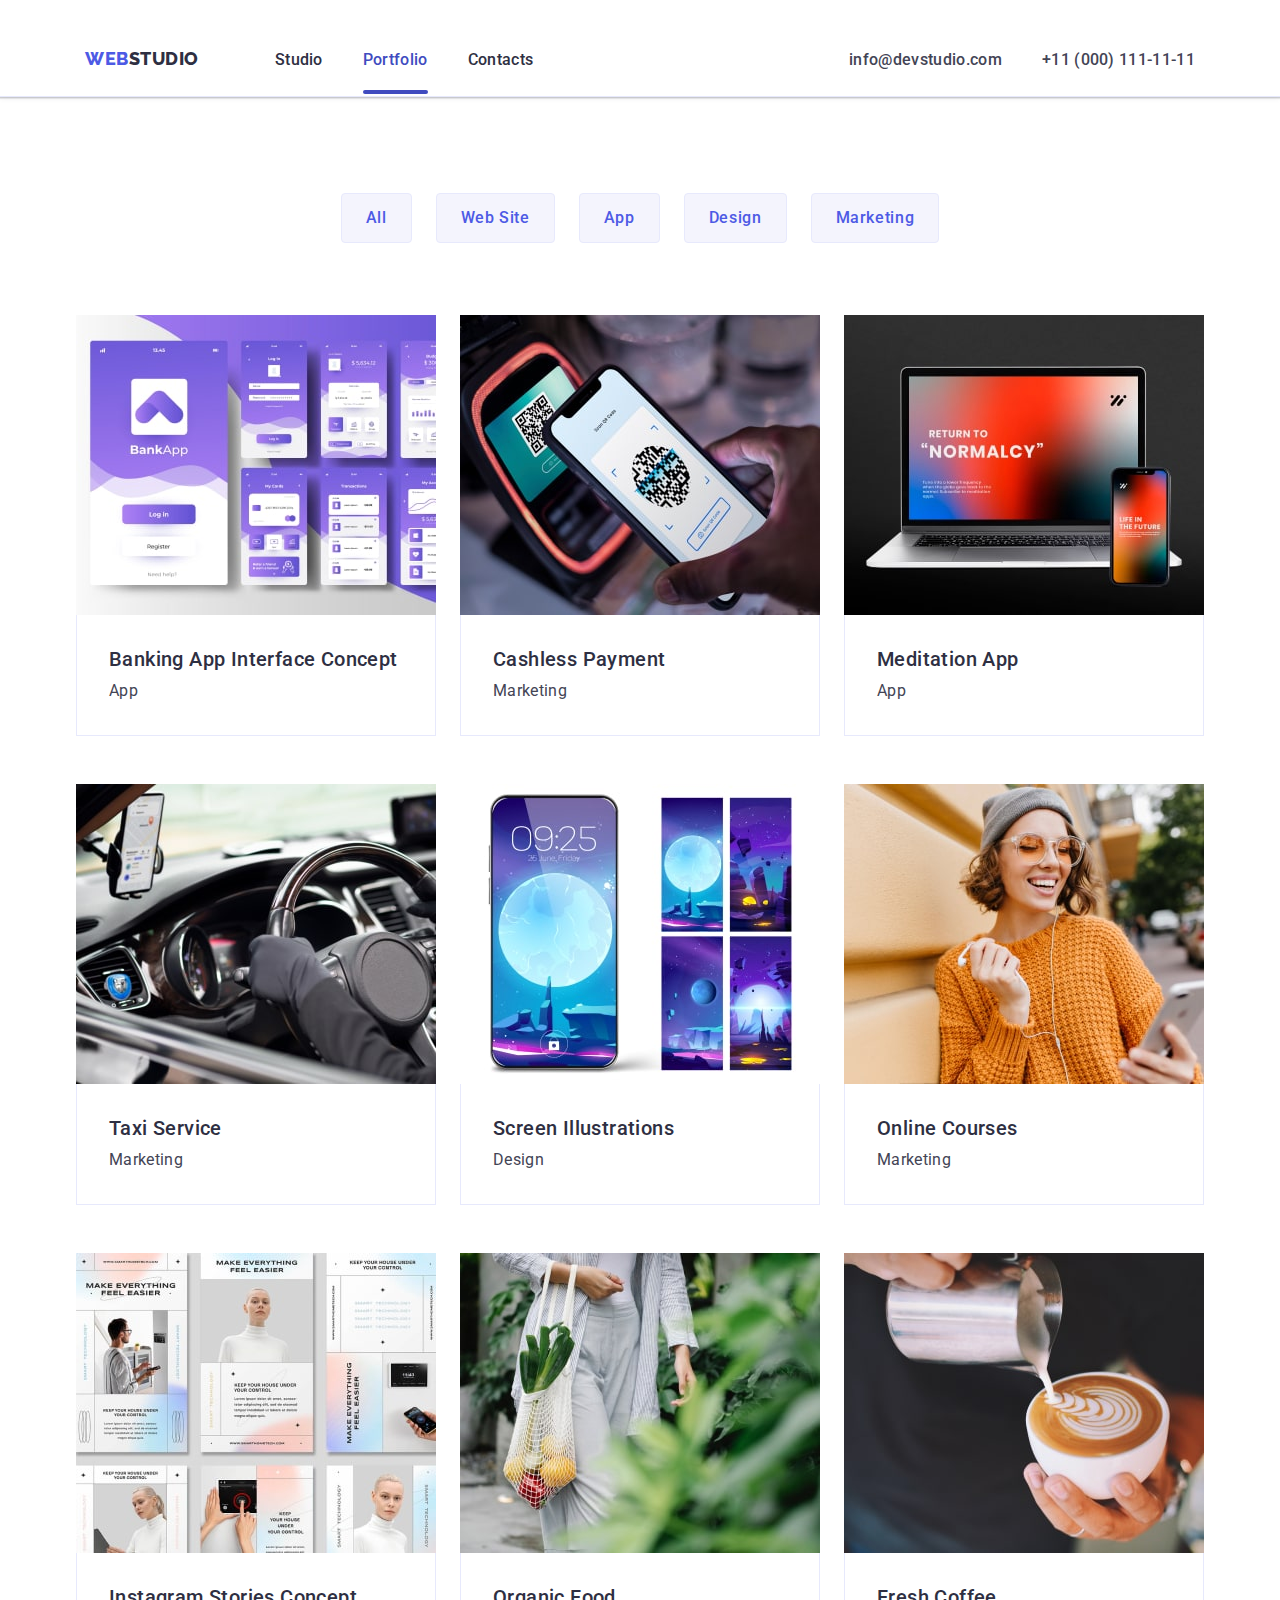
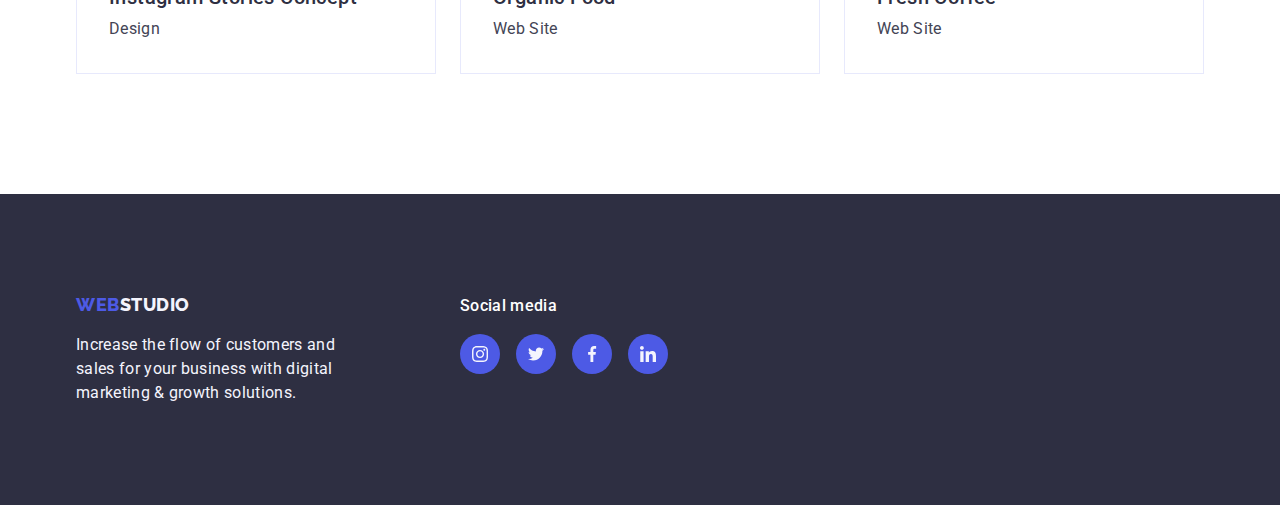
==== portfolio.html @ c1fe4f57 "Initial commit" ====
<!DOCTYPE html>
<html lang="en">
  <head>
    <meta charset="UTF-8" />
    <meta http-equiv="X-UA-Compatible" content="IE=edge" />
    <meta name="viewport" content="width=device-width, initial-scale=1.0" />
    <link rel="preconnect" href="https://fonts.googleapis.com" />
    <link rel="preconnect" href="https://fonts.gstatic.com" crossorigin />
    <link
      href="https://fonts.googleapis.com/css2?family=Raleway:wght@800&family=Roboto:wght@400;500;700&display=swap"
      rel="stylesheet"
    />
    <title>webstudio</title>
    <link
      rel="stylesheet"
      href="https://cdn.jsdelivr.net/npm/modern-normalize@2.0.0/modern-normalize.min.css"
    />
    <link rel="stylesheet" href="./css/styles.css" />
  </head>
  <body>
    <header class="header">
      <div class="container header-container">
        <nav class="header-navigation">
          <a href="./index.html" class="header-logo link"
            >Web<span class="header-span">Studio</span></a
          >
          <ul class="header-menu list">
            <li class="header-menu-item list">
              <a class="header-menu-link link" href="./index.html">Studio</a>
            </li>
            <li class="header-menu-item list">
              <a class="header-menu-link current link" href="./portfolio.html"
                >Portfolio</a
              >
            </li>
            <li class="header-menu-item list">
              <a class="header-menu-link link" href="">Contacts</a>
            </li>
          </ul>
        </nav>
        <address class="contact">
          <ul id="contact" class="header-address list">
            <li class="header-address-item">
              <a
                class="header-address-link link"
                href="mailto:info@devstudio.com"
                >info@devstudio.com</a
              >
            </li>
            <li class="header-address-item">
              <a class="header-address-link link" href="tel:+110001111111"
                >+11 (000) 111-11-11</a
              >
            </li>
          </ul>
        </address>
      </div>
    </header>

    <main>
      <section class="btn">
        <div class="container">
          <h1 class="visually-hidden">Album</h1>
          <ul class="album list">
            <li class="btn-item list">
              <button type="button" class="btn-link">All</button>
            </li>
            <li class="btn-item list">
              <button type="button" class="btn-link">Web Site</button>
            </li>
            <li class="btn-item list">
              <button type="button" class="btn-link">App</button>
            </li>
            <li class="btn-item list">
              <button type="button" class="btn-link">Design</button>
            </li>
            <li class="btn-item list">
              <button type="button" class="btn-link">Marketing</button>
            </li>
          </ul>

          <ul class="gallery-list list">
            <li class="gallery-item">
								<a href="" class="gallery-link link">
									<div class="gallery-block">
										<img src="./images/img11.jpg"
										alt="Banking App Interface Concept"
										width="360"/>
									
									  <p class="gallery-cover-text">
									  	14 Stylish and User-Friendly App Design Concepts · Task
									  	Manager App · Calorie Tracker App · Exotic Fruit Ecommerce
									  	App · Cloud Storage App
									  </p>
								  </div>
									
                  <div class="gallery-cart">
                    <h2 class="gallery-item-title">
                      Banking App Interface Concept
                    </h2>
                    <p class="gallery-item-text">App</p>
                  </div>
                </a>
            </li>

            <li class="gallery-item">
							<a href="" class="gallery-link link">
								<div class="gallery-block"><img
                  src="./images/img21.jpg"
                  alt="Cashless Payment"
                  width="360"
                  />
								  <p class="gallery-cover-text">
								  	14 Stylish and User-Friendly App Design Concepts · Task
								  	Manager App · Calorie Tracker App · Exotic Fruit Ecommerce
								  	App · Cloud Storage App
								  </p>
							  </div>
                
                <div class="gallery-cart">
                  <h2 class="gallery-item-title">Cashless Payment</h2>
                  <p class="gallery-item-text">Marketing</p>
                </div>
							</a>
            </li>

            <li class="gallery-item">
							<a href="" class="gallery-link link">
								<div class="gallery-block">
									<img
                  src="./images/img31.jpg"
                  alt="Meditation App"
                  width="360"
                  />
								
								  <p class="gallery-cover-text">
								  	14 Stylish and User-Friendly App Design Concepts · Task
								  	Manager App · Calorie Tracker App · Exotic Fruit Ecommerce
								  	App · Cloud Storage App
								  </p>
							  </div>
               				
               <div class="gallery-cart">
                  <h2 class="gallery-item-title">Meditation App</h2>
                  <p class="gallery-item-text">App</p>
                </div>
							</a>
            </li>

						<li class="gallery-item">
							<a href="" class="gallery-link link">
								<div class="gallery-block">
									<img src="./images/img41.jpg" alt="Taxi Service" width="360" />						
								  <p class="gallery-cover-text">
								  	14 Stylish and User-Friendly App Design Concepts · Task
								  	Manager App · Calorie Tracker App · Exotic Fruit Ecommerce
								  	App · Cloud Storage App
								  </p>
								</div>
                
                <div class="gallery-cart">
                  <h2 class="gallery-item-title">Taxi Service</h2>
                  <p class="gallery-item-text">Marketing</p>
                </div> 
							</a>         
            </li>

            <li class="gallery-item">
							<a href="" class="gallery-link link">
								<div class="gallery-block">
									<img
                  src="./images/img51.jpg"
                  alt="Screen Illustrations"
                  width="360"
                  />							
								  <p class="gallery-cover-text">
								  	14 Stylish and User-Friendly App Design Concepts · Task
								  	Manager App · Calorie Tracker App · Exotic Fruit Ecommerce
								  	App · Cloud Storage App
								  </p>
								</div>              
							</a>
							             
                <div class="gallery-cart">
                  <h2 class="gallery-item-title">Screen Illustrations</h2>
                  <p class="gallery-item-text">Design</p>
                </div>            
            </li>
         
            <li class="gallery-item">
							<a href="" class="gallery-link link">
								<div class="gallery-block">
									<img
                  src="./images/img61.jpg"
                  alt="Online Courses"
                  width="360"
                  />
								
								  <p class="gallery-cover-text">
								  	14 Stylish and User-Friendly App Design Concepts · Task
								  	Manager App · Calorie Tracker App · Exotic Fruit Ecommerce
								  	App · Cloud Storage App
								  </p>
								</div>
                						           
                <div class="gallery-cart">
                  <h2 class="gallery-item-title">Online Courses</h2>
                  <p class="gallery-item-text">Marketing</p>
                </div>
							</a>             
            </li>

            <li class="gallery-item">
							<a href="" class="gallery-link link">
								<div class="gallery-block">
									<img
                  src="./images/img71.jpg"
                  alt="Instagram Stories Concept"
                  width="360"
                  />
								
								  <p class="gallery-cover-text">
								  	14 Stylish and User-Friendly App Design Concepts · Task
								  	Manager App · Calorie Tracker App · Exotic Fruit Ecommerce
								  	App · Cloud Storage App
								  </p>
								</div>
              													            
                <div class="gallery-cart">
                  <h2 class="gallery-item-title">Instagram Stories Concept</h2>
                  <p class="gallery-item-text">Design</p>
                </div> 
							</a>           
            </li>

            <li class="gallery-item">
							<a href="" class="gallery-link link">
								<div class="gallery-block">
									<img src="./images/img81.jpg" alt="Organic Food" width="360" />							
									<p class="gallery-cover-text">
										14 Stylish and User-Friendly App Design Concepts · Task
										Manager App · Calorie Tracker App · Exotic Fruit Ecommerce
										App · Cloud Storage App
									</p>
								</div>
                
							
							            
                <div class="gallery-cart">
                  <h2 class="gallery-item-title">Organic Food</h2>
                  <p class="gallery-item-text">Web Site</p>
                </div> 
							</a>           
            </li>

            <li class="gallery-item">
							<a href="" class="gallery-link link">
								<div class="gallery-block"><img src="./images/img91.jpg" alt="Fresh Coffee" width="360" />
								
									<p class="gallery-cover-text">
										14 Stylish and User-Friendly App Design Concepts · Task
										Manager App · Calorie Tracker App · Exotic Fruit Ecommerce
										App · Cloud Storage App
									</p>
								</div>
                					           
                <div class="gallery-cart">
                  <h2 class="gallery-item-title">Fresh Coffee</h2>
                  <p class="gallery-item-text">Web Site</p>
                </div> 
							</a>           
            </li>

          </ul>
        </div>
      </section>
    </main>

    <footer class="footer">
      <div class="container footer-container">
        <div class="footer-logo">
          <a href="./index.html" class="header-logo link"
            >Web<span class="footer-span">Studio</span></a
          >
          <p class="footer-text">
            Increase the flow of customers and sales for your business with
            digital marketing & growth solutions.
          </p>
        </div>
        <div class="footer-soc">
          <p class="footer-soc-title">Social media</p>
          <ul class="footer-soc-list">
            <li class="footer-soc-item">
              <a class="footer-soc-link" href="">
                <svg class="footer-soc-icon" width="24" height="24">
                  <use href="./images/icons.svg#icon-instagram-1"></use>
                </svg>
              </a>
            </li>
            <li class="footer-soc-item">
              <a class="footer-soc-link" href="">
                <svg class="footer-soc-icon" width="24" height="24">
                  <use href="./images/icons.svg#icon-twitter-1"></use>
                </svg>
              </a>
            </li>
            <li class="footer-soc-item">
              <a class="footer-soc-link" href="">
                <svg class="footer-soc-icon" width="24" height="24">
                  <use href="./images/icons.svg#icon-facebook-1"></use>
                </svg>
              </a>
            </li>
            <li class="footer-soc-item">
              <a class="footer-soc-link" href="">
                <svg class="footer-soc-icon" width="24" height="24">
                  <use href="./images/icons.svg#icon-linkedin-1"></use>
                </svg>
              </a>
            </li>
          </ul>
        </div>
      </div>
    </footer>
  </body>
</html>
---- css/styles.css ----
:root {
  --main-title-color: #2e2f42;
  --main-text-color: #434455;
  --transition: 250ms cubic-bezier(0.4, 0, 0.2, 1);
}

body {
  font-family: "Roboto", sans-serif;
  color: #434455;
  background-color: #ffffff;
}

h1,
h2,
h3,
h4,
h5,
h6,
p {
  margin-top: 0;
  margin-bottom: 0;
}

a {
  text-decoration: none;
}

ul {
  list-style-type: none;
  margin-top: 0;
  margin-bottom: 0;
  padding-left: 0;
}

img {
  display: block;
}

.link {
  text-decoration: none;
}

.list {
  list-style: none;
}

.container {
  width: 100%;
  max-width: 1158px;
  padding-left: 15px;
  padding-right: 15px;
  margin: 0 auto;
}
/*header*/

.header {
  border-bottom: 1px solid #e7e9fc;
  box-shadow: 0px 2px 1px rgba(46, 47, 66, 0.08),
    0px 1px 1px rgba(46, 47, 66, 0.16), 0px 1px 6px rgba(46, 47, 66, 0.08);
}
.header-container {
  display: flex;
  align-items: baseline;
  padding: 24px;
}

.header-menu {
  display: flex;
  gap: 40px;
}

.header-menu-item {
  color: #404bbf;
}

.header-navigation {
  display: flex;
  align-items: center;
  align-items: baseline;
}

.header-logo {
  font-family: "Raleway", sans-serif;
  font-weight: 800;
  font-size: 18px;
  line-height: 1.17;
  letter-spacing: 0.03em;
  text-transform: uppercase;
  color: #4d5ae5;
  margin-right: 76px;
  margin-top: 24px;
  transform: transform var(--transition);
}

.header-logo:hover,
.header-logo:focus {
  transform: scale(1.5);
}
.header-span {
  color: #2e2f42;
}

.header-address {
  display: flex;
  gap: 40px;
}
.header-address-item {
  color: var(--main-text-color);
}

.header-menu-link {
  font-weight: 500;
  font-size: 16px;
  line-height: 1.5;
  letter-spacing: 0.02em;
  color: var(--main-title-color);
  font-style: normal;
  padding: 24px 0;
  transition: color var(--transition);
}
.current {
  position: relative;
  color: #404bbf;
}

.current::after {
  content: "";
  position: absolute;
  left: 0;
  bottom: -1px;
  width: 100%;
  height: 4px;
  border-radius: 2px;
  background-color: #404bbf;
}

.header-address-link {
  font-weight: 500;
  font-size: 16px;
  line-height: 1.5;
  letter-spacing: 0.02em;
  color: var(--main-text-color);
  font-style: normal;
  transition: color var(--transition);
}

.header-address-link:hover {
  color: #404bbf;
}

.header-address-link:focus {
  color: #404bbf;
}

.header-menu-link:hover {
  color: #404bbf;
}

.header-menu-link:focus {
  color: #404bbf;
}

.contact {
  font-style: normal;
  margin-left: auto;
}

/*hero*/


.hero {
  max-width: 1440px;
  align-content: center;
  background-color: #2e2f42;
  padding: 188px 0;
  background-image: linear-gradient(
      rgba(46, 47, 66, 0.7),
      rgba(46, 47, 66, 0.7)
    ),
    url(../images/people-office\.jpg);
  background-repeat: no-repeat;
  background-position: center;
  background-size: cover;
	
}

.hero-title {
  font-weight: 700;
  font-size: 56px;
  line-height: 1.07;
  text-align: center;
  letter-spacing: 0.02em;
  color: #ffffff;
  max-width: 496px;

  margin: auto;
  margin-bottom: 48px;
}

.hero-btn {
  font-family: inherit;
  font-weight: 500;
  font-size: 16px;
  line-height: 1.5;
  background-color: #4d5ae5;
  border: none;
  letter-spacing: 0.04em;
  color: #ffffff;
  cursor: pointer;
  min-width: 169px;
  height: 56px;
  padding: 16px 32px;
  display: block;
  border-radius: 4px;
  margin: auto;
  transition: background-color var(--transition);
}

.hero-btn:hover {
  background-color: #404bbf;
}

.hero-btn:focus {
  background-color: #404bbf;
}

/*motto*/

.motto {
  padding-top: 120px;
  padding-bottom: 120px;
}

.visually-hidden {
  position: absolute;
  width: 1px;
  height: 1px;
  margin: -1px;
  border: 0;
  padding: 0;
  white-space: nowrap;
  clip-path: inset(100%);
  clip: rect(0 0 0 0);
  overflow: hidden;
}
.motto-lict {
  display: flex;
  gap: 24px;
}
.motto-subtitle {
  font-weight: 500;
  font-size: 20px;
  line-height: 1.2;
  letter-spacing: 0.02em;
  color: var(--main-title-color);
  margin-bottom: 8px;
}

.motto-item {
  width: calc((100% - 24px * 3) / 4);
}

.motto-item-block {
  max-width: 264px;
  height: 112px;
  background-color: #f4f4fd;
  border-radius: 4px;
  margin-bottom: 8px;
  display: flex;
  align-items: center;
  justify-content: center;
}
.motto-item-text {
  font-size: 16px;
  line-height: 1.5;
  letter-spacing: 0.02em;
  color: var(--main-text-color);
}

/*product*/

.products {
  padding-bottom: 120px;
}
.products-title {
  font-weight: 700;
  font-size: 36px;
  line-height: 1.11;
  letter-spacing: 0.02em;
  text-align: center;
  text-transform: capitalize;
  color: var(--main-title-color);
  margin-bottom: 72px;
}

.products-list {
  display: flex;
  gap: 24px;
}

.products-item {
  width: calc((100% - 24px * 2) / 3);
}

/* Team */

.team {
  background-color: #f4f4fd;
  padding-top: 120px;
  padding-bottom: 120px;
}
.team-item {
  background-color: #fff;

  width: calc((100% - 24px * 3) / 4);
  border-radius: 0px 0px 4px 4px;
  box-shadow: 0px 1px 6px rgba(46, 47, 66, 0.08),
    0px 1px 1px rgba(46, 47, 66, 0.16), 0px 2px 1px rgba(46, 47, 66, 0.08);
}

.team-cart {
  padding: 32px 0;
  text-align: center;
  background-color: #fff;
}
.team-title {
  font-weight: 700;
  font-size: 36px;
  line-height: 1.11;
  letter-spacing: 0.02em;
  text-align: center;
  text-transform: capitalize;
  color: var(--main-title-color);

  margin-bottom: 72px;
}
.team-text {
  font-size: 16px;
  line-height: 1.5;
  letter-spacing: 0.02em;
  color: var(--main-text-color);
  margin-bottom: 8px;
}
.team-list {
  display: flex;
  gap: 24px;
}

.team-item-title {
  font-weight: 500;
  font-size: 20px;
  line-height: 1.2;
  letter-spacing: 0.02em;
  color: var(--main-title-color);
  margin-bottom: 8px;
}

.team-soc-list {
  display: flex;
  gap: 24px;
  justify-content: center;
}
.team-soc-item {
	width: calc((100% - 3 * 24px) / 4);
  background-color: #4d5ae5;
  width: 40px;
  height: 40px;
	border-radius: 50%;
	transition: background-color var(--transition);
}

.team-soc-item:hover {
	background-color: #31d0aa;
}
.team-soc-item:focus {
  background-color: #31d0aa;
}
.team-soc-link {
  width: 100%;
  height: 100%;
  display: flex;
  align-items: center;
  justify-content: center;
	border-radius: 50%;
	background-color: #4d5ae5;
	transition: background-color var(--transition)
}
.team-soc-link:hover {
	background-color: #404bbf;
}
.team-soc-link:focus {
  background-color: #404bbf;
}

.team-soc-icon {
  display: block;
  fill: #f4f4fd;
  transform: background-color var(--transition);
}
.team-soc-icon:hover {
  background-color: #404bbf;
}

.team-soc-icon:focus {
  background-color: #404bbf;
}

/*customer*/

.customer {
	padding-top: 120px;
  padding-bottom: 120px;
}
.customer-title {
  font-weight: 700;
  font-size: 36px;
  line-height: 1.11;
  letter-spacing: 0.02em;
  text-align: center;
  text-transform: capitalize;
  color: var(--main-title-color);
  margin-bottom: 72px;
}

.customer-list {
  display: flex;
  gap: 24px;
	align-items: center;
	justify-content: center;
}
.customer-item {
  width: 168px;
	height: 88px;
  background: #ffffff;
  box-shadow: 0px 4px 4px rgba(0, 0, 0, 0.25), 0px 4px 4px rgba(0, 0, 0, 0.25),
    0px 4px 4px rgba(0, 0, 0, 0.25);
  box-sizing: border-box;
  width: calc((100% - 24px * 5) / 6);
	color: #8E8F99;
	border-color: #8E8F99;
  
  transition:  border-color var(--transition), color var(--transition);
}
.customer-link {
	display: flex;
	align-items: center;
	justify-content: center;
	color:  #8e8f99;
	border: 1px solid #8e8f99;
	border-radius: 4px;
	transition:  border-color var(--transition), color var(--transition);
  width: 100%;
  height: 100%;
}

.customer-link:hover {
	border-color: #404bbf;
	color: #404bbf; 
}

.customer-link:focus {
	border-color: #404bbf;
	color: #404bbf; 
}
.customer-item:hover {
	border-color:  #404bbf;
	color: #404bbf;
}
.customer-item:focus {
  border-color: #404bbf;
	color: #404bbf;
}
.customer-item-icon {
  fill: #8e8f99;
	fill: currentColor;
  transition: fill var(--transition);
}


/*footer*/

.footer {
  background-color: #2e2f42;
  padding-top: 100px;
  padding-bottom: 100px;
}

.footer span {
  color: #f4f4fd;
}
.footer-logo {
  margin-right: 120px;
}

.footer-text {
  font-weight: 400;
  font-size: 16px;
  line-height: 1.5;
  letter-spacing: 0.02em;
  color: #f4f4fd;
  max-width: 264px;
  margin-top: 17.5px;
}

.footer-container {
  display: flex;
  align-items: baseline;
}
.footer-soc-title {
  font-weight: 500;
  font-family: "Roboto";
  font-size: 16px;
  line-height: 1.5;
  letter-spacing: 0.02em;
  color: #ffffff;
  margin-bottom: 16px;
	
}
.footer-soc-list {
  display: flex;
  gap: 16px;
  justify-content: space-between;
	width: 208px;
	height: 40px;
}
.footer-soc-item {
	width: 40px;
	height: 40px;
	
}

.footer-soc-icon {
  display: block;
  align-items: center;
  fill: #f4f4fd;
}

.footer-soc-link {
  width: 100%;
  height: 100%;
  background-color: #4d5ae5;
  border-radius: 50%;
  display: flex;
  justify-content: center;
  align-items: center;
  padding: 12px;
  transition: background-color var(--transition);
}

.footer-soc-link:hover {
	background-color: #31d0aa;
}
.footer-soc-link:focus {
  background-color: #31d0aa;
}

/* portfolio */

.btn {
  padding-top: 96px;
  padding-bottom: 120px;
}

.album {
  display: flex;
  margin-bottom: 72px;
  justify-content: center;
  width: calc((100% - 24 * 4) / 5);
  gap: 24px;
}

.btn-album {
  visibility: hidden;
}


.btn-link {
  font-family: "Roboto", sans-serif;
  font-weight: 500;
  font-size: 16px;
  line-height: 1.5;
  letter-spacing: 0.04em;
  cursor: pointer;
  color: #4d5ae5;
  background-color: #f4f4fd;
  padding: 12px 24px;
  border: 1px solid #e7e9fc;
  margin: 0 auto;
  border-radius: 4px;
  transition: color var(--transition), background-color var(--transition), border-color var(--transition),
    box-shadow var(--transition);
}


.btn-link:hover,
.btn-link:focus {
  color: #fff;
  background-color: #404bbf;
  border: 1px solid transparent;
  box-shadow: 0px 3px 1px rgba(0, 0, 0, 0.1), 0px 2px 1px rgba(0, 0, 0, 0.08),
    0px 2px 2px rgba(0, 0, 0, 0.12);
}

.btn-link:focus {
  color: #fff;
  background-color: #404bbf;
  border: 1px solid transparent;
  box-shadow: 0px 3px 1px rgba(0, 0, 0, 0.1), 0px 2px 1px rgba(0, 0, 0, 0.08),
    0px 2px 2px rgba(0, 0, 0, 0.12);
}

.gallery-list {
  display: flex;
  flex-wrap: wrap;
  column-gap: 24px;
  row-gap: 48px;
}

.gallery-link {
  display: block;
  transition: box-shadow var(--transition);
}

.gallery-link:hover,
.gallery-link:focus {
  box-shadow: 0px 1px 6px rgba(46, 47, 66, 0.08),
    0px 1px 1px rgba(46, 47, 66, 0.16), 0px 2px 1px rgba(46, 47, 66, 0.08);
}
.gallery-item {
  width: calc((100% - 48px) / 3);
  overflow: hidden;
  
}

.gallery-block {
  position: relative;
  overflow: hidden;
}

.gallery-link:hover .gallery-cover-text {
  transform: translateY(0%);
}

.gallery-link:focus .gallery-cover-text {
  transform: translateY(0%);
}
.gallery-cover-text {
	position: absolute;
	top: 0;
  left: 0;
	height: 100%;
  padding: 40px 32px;
	background-color: #4d5ae5;
  font-weight: 400;
  font-size: 16px;
  line-height: 1.5;
  letter-spacing: 0.02em;
  color: #f4f4fd;
	transform: translateY(100%);
	transition: transform var(--transition);
}
.gallery-item-title {
  font-weight: 500;
  font-size: 20px;
  line-height: 1.2;
  letter-spacing: 0.02em;
  color: var(--main-title-color);
  margin-left: 16px;
  margin-bottom: 8px;
}

.gallery-item-text {
  font-size: 16px;
  line-height: 1.5;
  letter-spacing: 0.02em;
  color: var(--main-text-color);
  margin-left: 16px;
}

.gallery-cart {
  padding: 32px 16px;

  border: 1px solid #e7e9fc;
  border-top: none;
}

.backdrop {
  position: fixed;
  top: 0;
  z-index: 2;
  width: 100%;
  height: 100%;
  background-color: rgba(46, 47, 66, 0.4);
  transition: opacity var(--transition), visibility var(--transition);
}

.modal {
  position: absolute;
  top: 50%;
  left: 50%;
  transform: translate(-50%, -50%) scale(1);
  transition: transform var(--transition);
  width: 408px;
  min-height: 584px;
  background-color: #fcfcfc;
  border-radius: 4px;
  padding: 24px;
  box-shadow: 0px 1px 1px rgba(0, 0, 0, 0.14), 0px 1px 3px rgba(0, 0, 0, 0.12),
    0px 2px 1px rgba(0, 0, 0, 0.2);
}

.modal-btn {
  position: absolute;
  top: 24px;
  right: 24px;
  width: 24px;
  height: 24px;
  border: 1px solid rgba(0, 0, 0, 0.1);
  background-color: transparent;
  border-radius: 50%;
  cursor: pointer;
  display: flex;
  align-items: center;
  justify-content: center;
  background-color: #e7e9fc;
  padding: 0;
  transition: background-color var(--transition),  border var(--transition);
}

.modal-btn:hover {
	background-color: #404bbf;
  border: none;
	fill: #fff;
}
.modal-btn:focus {
  background-color: #404bbf;
  border: none;
	fill: #fff;
}

.modal-close {
  transition: fill var(--transition);
}


.backdrop.is-hidden .modal {
  transform: translate(-50%, -50%) scale(0);
}

.is-hidden {
  visibility: hidden;
  opacity: 0;
  pointer-events: none;
}
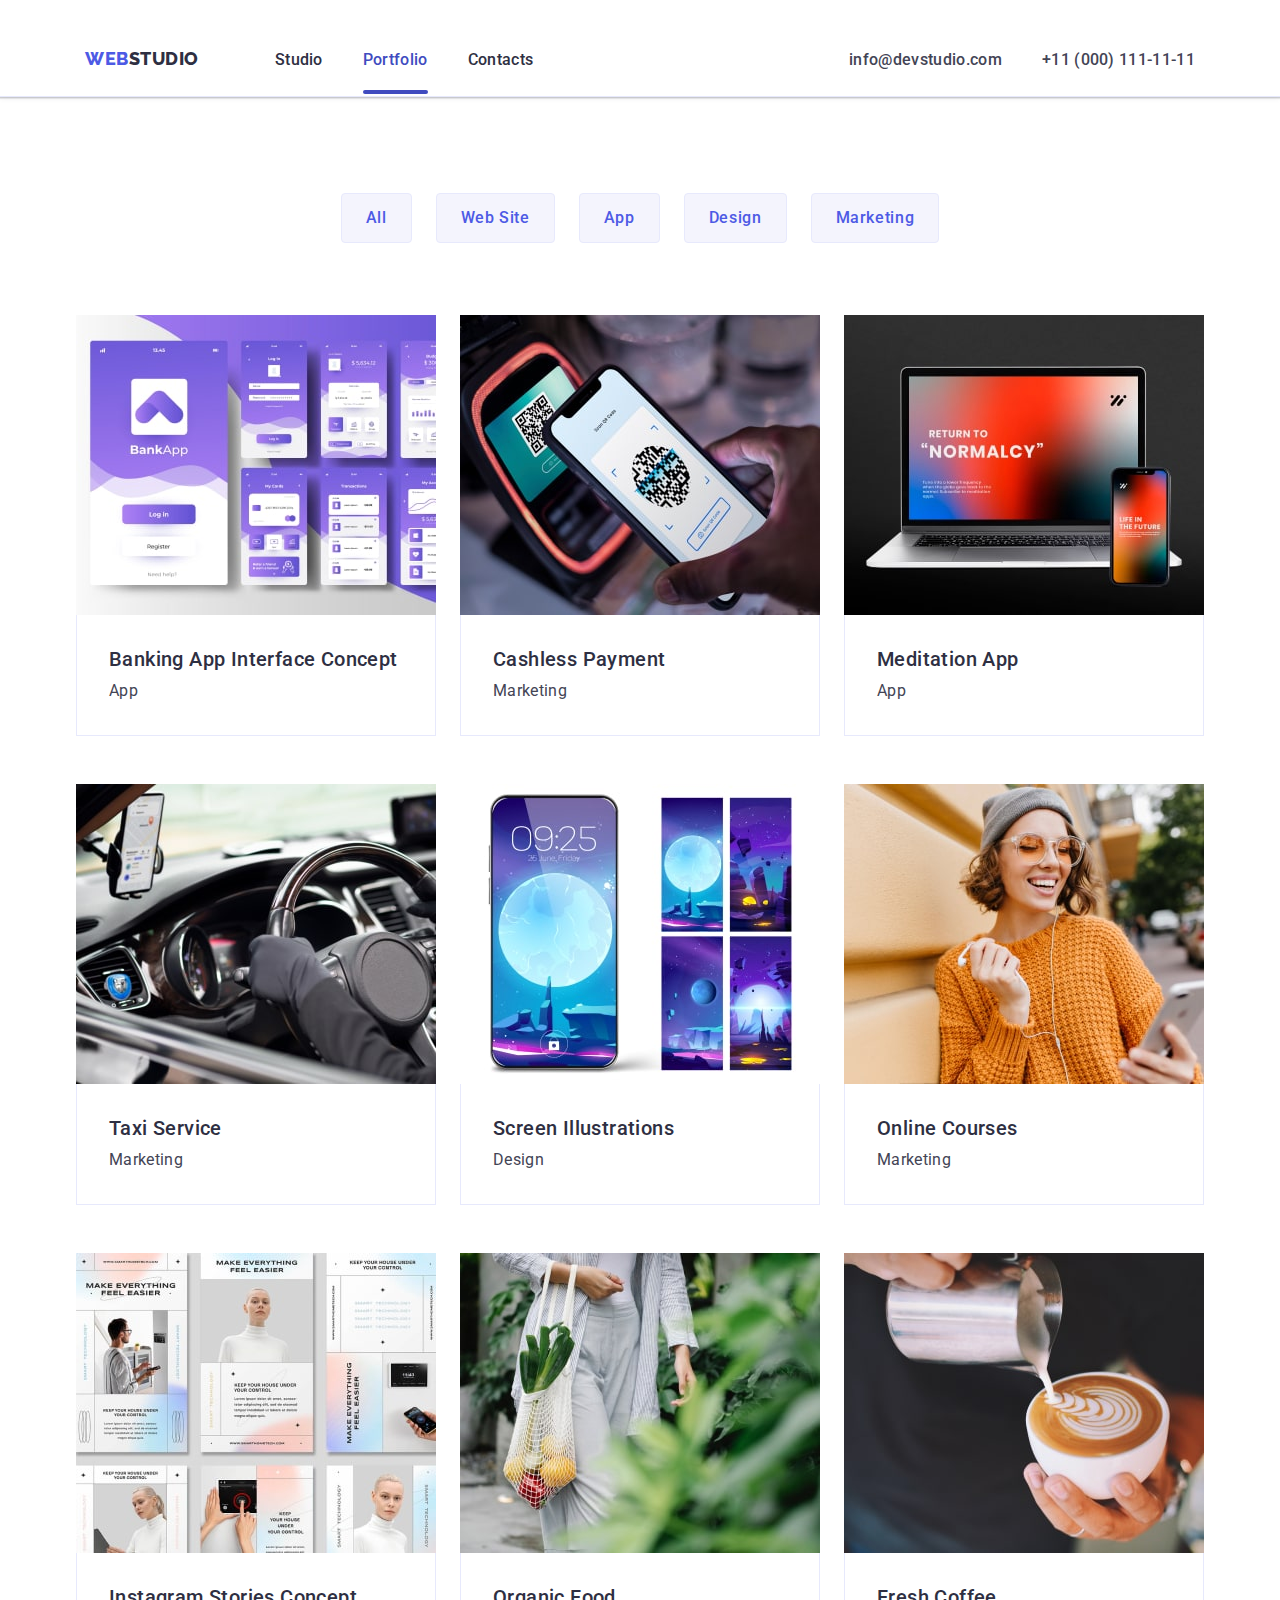
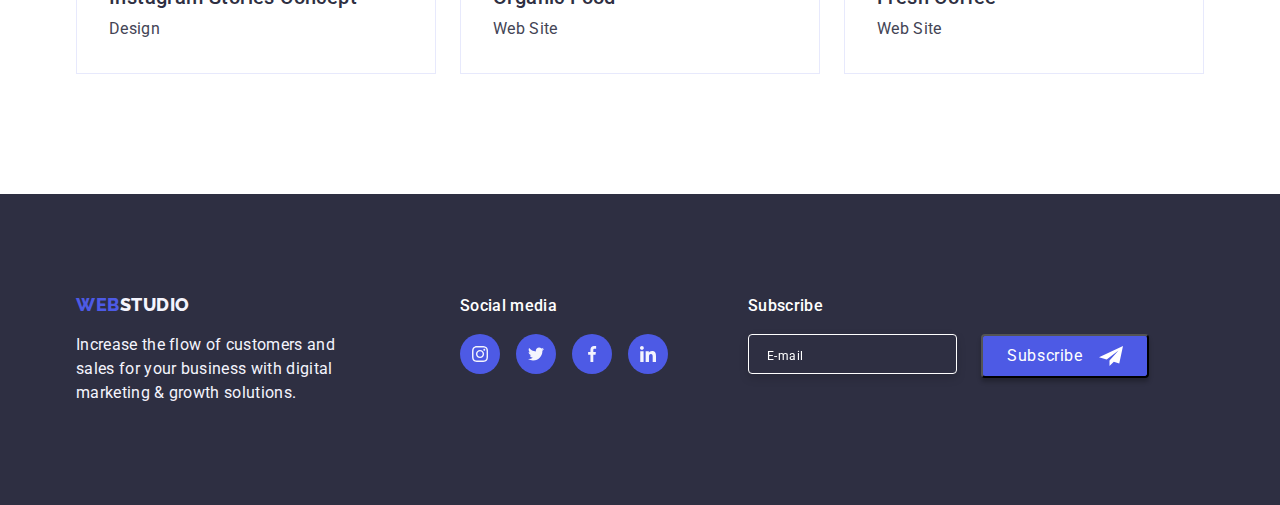
==== commit 98a0e07e: "update css, html files" ====
--- a/portfolio.html
+++ b/portfolio.html
@@ -81,196 +81,209 @@
 
           <ul class="gallery-list list">
             <li class="gallery-item">
-								<a href="" class="gallery-link link">
-									<div class="gallery-block">
-										<img src="./images/img11.jpg"
-										alt="Banking App Interface Concept"
-										width="360"/>
-									
-									  <p class="gallery-cover-text">
-									  	14 Stylish and User-Friendly App Design Concepts · Task
-									  	Manager App · Calorie Tracker App · Exotic Fruit Ecommerce
-									  	App · Cloud Storage App
-									  </p>
-								  </div>
-									
-                  <div class="gallery-cart">
-                    <h2 class="gallery-item-title">
-                      Banking App Interface Concept
-                    </h2>
-                    <p class="gallery-item-text">App</p>
-                  </div>
-                </a>
-            </li>
-
-            <li class="gallery-item">
-							<a href="" class="gallery-link link">
-								<div class="gallery-block"><img
-                  src="./images/img21.jpg"
-                  alt="Cashless Payment"
-                  width="360"
-                  />
-								  <p class="gallery-cover-text">
-								  	14 Stylish and User-Friendly App Design Concepts · Task
-								  	Manager App · Calorie Tracker App · Exotic Fruit Ecommerce
-								  	App · Cloud Storage App
-								  </p>
-							  </div>
-                
+              <a href="" class="gallery-link link">
+                <div class="gallery-block">
+                  <img
+                    src="./images/img11.jpg"
+                    alt="Banking App Interface Concept"
+                    width="360"
+                  />
+
+                  <p class="gallery-cover-text">
+                    14 Stylish and User-Friendly App Design Concepts · Task
+                    Manager App · Calorie Tracker App · Exotic Fruit Ecommerce
+                    App · Cloud Storage App
+                  </p>
+                </div>
+
+                <div class="gallery-cart">
+                  <h2 class="gallery-item-title">
+                    Banking App Interface Concept
+                  </h2>
+                  <p class="gallery-item-text">App</p>
+                </div>
+              </a>
+            </li>
+
+            <li class="gallery-item">
+              <a href="" class="gallery-link link">
+                <div class="gallery-block">
+                  <img
+                    src="./images/img21.jpg"
+                    alt="Cashless Payment"
+                    width="360"
+                  />
+                  <p class="gallery-cover-text">
+                    14 Stylish and User-Friendly App Design Concepts · Task
+                    Manager App · Calorie Tracker App · Exotic Fruit Ecommerce
+                    App · Cloud Storage App
+                  </p>
+                </div>
+
                 <div class="gallery-cart">
                   <h2 class="gallery-item-title">Cashless Payment</h2>
                   <p class="gallery-item-text">Marketing</p>
                 </div>
-							</a>
-            </li>
-
-            <li class="gallery-item">
-							<a href="" class="gallery-link link">
-								<div class="gallery-block">
-									<img
-                  src="./images/img31.jpg"
-                  alt="Meditation App"
-                  width="360"
-                  />
-								
-								  <p class="gallery-cover-text">
-								  	14 Stylish and User-Friendly App Design Concepts · Task
-								  	Manager App · Calorie Tracker App · Exotic Fruit Ecommerce
-								  	App · Cloud Storage App
-								  </p>
-							  </div>
-               				
-               <div class="gallery-cart">
+              </a>
+            </li>
+
+            <li class="gallery-item">
+              <a href="" class="gallery-link link">
+                <div class="gallery-block">
+                  <img
+                    src="./images/img31.jpg"
+                    alt="Meditation App"
+                    width="360"
+                  />
+
+                  <p class="gallery-cover-text">
+                    14 Stylish and User-Friendly App Design Concepts · Task
+                    Manager App · Calorie Tracker App · Exotic Fruit Ecommerce
+                    App · Cloud Storage App
+                  </p>
+                </div>
+
+                <div class="gallery-cart">
                   <h2 class="gallery-item-title">Meditation App</h2>
                   <p class="gallery-item-text">App</p>
                 </div>
-							</a>
-            </li>
-
-						<li class="gallery-item">
-							<a href="" class="gallery-link link">
-								<div class="gallery-block">
-									<img src="./images/img41.jpg" alt="Taxi Service" width="360" />						
-								  <p class="gallery-cover-text">
-								  	14 Stylish and User-Friendly App Design Concepts · Task
-								  	Manager App · Calorie Tracker App · Exotic Fruit Ecommerce
-								  	App · Cloud Storage App
-								  </p>
-								</div>
-                
+              </a>
+            </li>
+
+            <li class="gallery-item">
+              <a href="" class="gallery-link link">
+                <div class="gallery-block">
+                  <img
+                    src="./images/img41.jpg"
+                    alt="Taxi Service"
+                    width="360"
+                  />
+                  <p class="gallery-cover-text">
+                    14 Stylish and User-Friendly App Design Concepts · Task
+                    Manager App · Calorie Tracker App · Exotic Fruit Ecommerce
+                    App · Cloud Storage App
+                  </p>
+                </div>
+
                 <div class="gallery-cart">
                   <h2 class="gallery-item-title">Taxi Service</h2>
                   <p class="gallery-item-text">Marketing</p>
-                </div> 
-							</a>         
-            </li>
-
-            <li class="gallery-item">
-							<a href="" class="gallery-link link">
-								<div class="gallery-block">
-									<img
-                  src="./images/img51.jpg"
-                  alt="Screen Illustrations"
-                  width="360"
-                  />							
-								  <p class="gallery-cover-text">
-								  	14 Stylish and User-Friendly App Design Concepts · Task
-								  	Manager App · Calorie Tracker App · Exotic Fruit Ecommerce
-								  	App · Cloud Storage App
-								  </p>
-								</div>              
-							</a>
-							             
-                <div class="gallery-cart">
-                  <h2 class="gallery-item-title">Screen Illustrations</h2>
-                  <p class="gallery-item-text">Design</p>
-                </div>            
-            </li>
-         
-            <li class="gallery-item">
-							<a href="" class="gallery-link link">
-								<div class="gallery-block">
-									<img
-                  src="./images/img61.jpg"
-                  alt="Online Courses"
-                  width="360"
-                  />
-								
-								  <p class="gallery-cover-text">
-								  	14 Stylish and User-Friendly App Design Concepts · Task
-								  	Manager App · Calorie Tracker App · Exotic Fruit Ecommerce
-								  	App · Cloud Storage App
-								  </p>
-								</div>
-                						           
+                </div>
+              </a>
+            </li>
+
+            <li class="gallery-item">
+              <a href="" class="gallery-link link">
+                <div class="gallery-block">
+                  <img
+                    src="./images/img51.jpg"
+                    alt="Screen Illustrations"
+                    width="360"
+                  />
+                  <p class="gallery-cover-text">
+                    14 Stylish and User-Friendly App Design Concepts · Task
+                    Manager App · Calorie Tracker App · Exotic Fruit Ecommerce
+                    App · Cloud Storage App
+                  </p>
+                </div>
+              </a>
+
+              <div class="gallery-cart">
+                <h2 class="gallery-item-title">Screen Illustrations</h2>
+                <p class="gallery-item-text">Design</p>
+              </div>
+            </li>
+
+            <li class="gallery-item">
+              <a href="" class="gallery-link link">
+                <div class="gallery-block">
+                  <img
+                    src="./images/img61.jpg"
+                    alt="Online Courses"
+                    width="360"
+                  />
+
+                  <p class="gallery-cover-text">
+                    14 Stylish and User-Friendly App Design Concepts · Task
+                    Manager App · Calorie Tracker App · Exotic Fruit Ecommerce
+                    App · Cloud Storage App
+                  </p>
+                </div>
+
                 <div class="gallery-cart">
                   <h2 class="gallery-item-title">Online Courses</h2>
                   <p class="gallery-item-text">Marketing</p>
                 </div>
-							</a>             
-            </li>
-
-            <li class="gallery-item">
-							<a href="" class="gallery-link link">
-								<div class="gallery-block">
-									<img
-                  src="./images/img71.jpg"
-                  alt="Instagram Stories Concept"
-                  width="360"
-                  />
-								
-								  <p class="gallery-cover-text">
-								  	14 Stylish and User-Friendly App Design Concepts · Task
-								  	Manager App · Calorie Tracker App · Exotic Fruit Ecommerce
-								  	App · Cloud Storage App
-								  </p>
-								</div>
-              													            
+              </a>
+            </li>
+
+            <li class="gallery-item">
+              <a href="" class="gallery-link link">
+                <div class="gallery-block">
+                  <img
+                    src="./images/img71.jpg"
+                    alt="Instagram Stories Concept"
+                    width="360"
+                  />
+
+                  <p class="gallery-cover-text">
+                    14 Stylish and User-Friendly App Design Concepts · Task
+                    Manager App · Calorie Tracker App · Exotic Fruit Ecommerce
+                    App · Cloud Storage App
+                  </p>
+                </div>
+
                 <div class="gallery-cart">
                   <h2 class="gallery-item-title">Instagram Stories Concept</h2>
                   <p class="gallery-item-text">Design</p>
-                </div> 
-							</a>           
-            </li>
-
-            <li class="gallery-item">
-							<a href="" class="gallery-link link">
-								<div class="gallery-block">
-									<img src="./images/img81.jpg" alt="Organic Food" width="360" />							
-									<p class="gallery-cover-text">
-										14 Stylish and User-Friendly App Design Concepts · Task
-										Manager App · Calorie Tracker App · Exotic Fruit Ecommerce
-										App · Cloud Storage App
-									</p>
-								</div>
-                
-							
-							            
+                </div>
+              </a>
+            </li>
+
+            <li class="gallery-item">
+              <a href="" class="gallery-link link">
+                <div class="gallery-block">
+                  <img
+                    src="./images/img81.jpg"
+                    alt="Organic Food"
+                    width="360"
+                  />
+                  <p class="gallery-cover-text">
+                    14 Stylish and User-Friendly App Design Concepts · Task
+                    Manager App · Calorie Tracker App · Exotic Fruit Ecommerce
+                    App · Cloud Storage App
+                  </p>
+                </div>
+
                 <div class="gallery-cart">
                   <h2 class="gallery-item-title">Organic Food</h2>
                   <p class="gallery-item-text">Web Site</p>
-                </div> 
-							</a>           
-            </li>
-
-            <li class="gallery-item">
-							<a href="" class="gallery-link link">
-								<div class="gallery-block"><img src="./images/img91.jpg" alt="Fresh Coffee" width="360" />
-								
-									<p class="gallery-cover-text">
-										14 Stylish and User-Friendly App Design Concepts · Task
-										Manager App · Calorie Tracker App · Exotic Fruit Ecommerce
-										App · Cloud Storage App
-									</p>
-								</div>
-                					           
+                </div>
+              </a>
+            </li>
+
+            <li class="gallery-item">
+              <a href="" class="gallery-link link">
+                <div class="gallery-block">
+                  <img
+                    src="./images/img91.jpg"
+                    alt="Fresh Coffee"
+                    width="360"
+                  />
+
+                  <p class="gallery-cover-text">
+                    14 Stylish and User-Friendly App Design Concepts · Task
+                    Manager App · Calorie Tracker App · Exotic Fruit Ecommerce
+                    App · Cloud Storage App
+                  </p>
+                </div>
+
                 <div class="gallery-cart">
                   <h2 class="gallery-item-title">Fresh Coffee</h2>
                   <p class="gallery-item-text">Web Site</p>
-                </div> 
-							</a>           
-            </li>
-
+                </div>
+              </a>
+            </li>
           </ul>
         </div>
       </section>
@@ -320,6 +333,20 @@
             </li>
           </ul>
         </div>
+        <div class="footer-contact">
+          <p class="footer-contact-title">Subscribe</p>
+          <div class="footer-sub">
+            <form class="footer-field">
+              <input type="email" class="footer-input" placeholder="E-mail" />
+            </form>
+            <button type="submit" class="footer-sub-btn">
+                Subscribe
+                <svg class="telegram-icon" width="24" height="24">
+                  <use href="./images/icons.svg#icon-telegram"></use>
+                </svg>
+						</button>
+          </div>
+        </div>
       </div>
     </footer>
   </body>
--- a/css/styles.css
+++ b/css/styles.css
@@ -169,7 +169,7 @@
 
 
 .hero {
-  max-width: 1440px;
+  width: 100%;
   align-content: center;
   background-color: #2e2f42;
   padding: 188px 0;
@@ -506,7 +506,11 @@
   display: flex;
   align-items: baseline;
 }
-.footer-soc-title {
+
+.footer-soc {
+	margin-right: 80px;
+}
+.footer-soc-title, .footer-contact-title {
   font-weight: 500;
   font-family: "Roboto";
   font-size: 16px;
@@ -554,6 +558,54 @@
   background-color: #31d0aa;
 }
 
+.footer-input {
+	min-width: 164px;
+	height: 40px;
+	border: 1px solid #FFFFFF;
+  filter: drop-shadow(0px 4px 4px rgba(0, 0, 0, 0.15));
+  border-radius: 4px;
+	background: #2E2F42;
+}
+
+.footer-input::placeholder {
+	
+  font-size: 12px;
+  line-height: 2;
+  display: flex;
+  align-items: center;
+  letter-spacing: 0.04em;
+  color: #FFFFFF;
+	padding-left: 16px;
+}
+
+.footer-sub-btn {
+	font-size: 16px;
+  line-height: 1.5;
+  display: flex;
+  align-items: center;
+  text-align: center;
+  letter-spacing: 0.04em;
+  color: #FFFFFF;
+	background: #4D5AE5;
+  border-radius: 4px;
+  padding: 8px 24px;
+  box-shadow: 0px 4px 4px rgba(0, 0, 0, 0.25);
+	transition: background-color var(--transition);
+}
+
+.telegram-icon {
+	fill: #FFFFFF;
+	margin-left: 16px;
+}
+ 
+.footer-sub {
+	display: flex;
+	gap: 24px;
+}
+
+.footer-sub-btn:hover, .footer-sub-btn:focus {
+	background-color: #404BBF;
+}
 /* portfolio */
 
 .btn {
@@ -690,7 +742,7 @@
   z-index: 2;
   width: 100%;
   height: 100%;
-  background-color: rgba(46, 47, 66, 0.4);
+  border: 1px solid rgba(46, 47, 66, 0.4);
   transition: opacity var(--transition), visibility var(--transition);
 }
 
@@ -704,7 +756,7 @@
   min-height: 584px;
   background-color: #fcfcfc;
   border-radius: 4px;
-  padding: 24px;
+  padding: 72px 24px 24px 24px;
   box-shadow: 0px 1px 1px rgba(0, 0, 0, 0.14), 0px 1px 3px rgba(0, 0, 0, 0.12),
     0px 2px 1px rgba(0, 0, 0, 0.2);
 }
@@ -752,3 +804,147 @@
   opacity: 0;
   pointer-events: none;
 }
+
+.modal-title {
+	max-width: 360px;
+	font-family: 'Roboto';
+  font-style: normal;
+  font-weight: 500;
+  font-size: 16px;
+  line-height: 1.5;
+  text-align: center;
+  letter-spacing: 0.02em;
+  color: #2E2F42;
+  margin-bottom: 16px;
+}
+
+.modal-field {
+	margin-bottom: 18px;
+}
+.modal-input {
+	width: 100%;
+	height: 40px;
+	border: 1px solid rgba(46, 47, 66, 0.4);
+  border-radius: 4px;  
+	background: transparent;
+	padding-left: 38px;
+	padding-right: 24px;
+	font-size: 18px;
+	outline: transparent;
+	transition: border-color var(--transition);
+}
+
+.modal-input:focus {
+  border-color: #4D5AE5;
+}
+
+.modal-input:focus + .input-icon {
+	fill: #4D5AE5;
+}
+
+.modal-label {
+	font-size: 12px;
+  line-height: 1.17;
+  letter-spacing: 0.04em;
+  color: #8E8F99;
+	margin-bottom: 4px;
+	display: inline-block;
+}
+
+.input-wrap {
+	position: relative;
+}
+.input-icon {
+	fill: #2E2F42;
+	position: absolute;
+	left: 16px;
+	top: 50%;
+	transform: translateY(-50%);
+	transition: fill var(--transition);
+} 
+.modal-textarea {
+	width: 100%;
+	height: 120px;
+	border: 1px solid rgba(46, 47, 66, 0.4);
+  border-radius: 4px;  
+	background: transparent;
+	padding: 8px 16px;
+	font-size: 18px;
+	outline: transparent;
+	resize: none;
+}
+
+.modal-textarea::placeholder {
+  font-weight: 400;
+  font-size: 12px;
+  line-height: 1.17;
+  letter-spacing: 0.04em;
+	color: rgba(46, 47, 66, 0.4);
+}
+
+.check-text {
+	font-size: 12px;
+  line-height: 1.17;
+  letter-spacing: 0.04em;
+  color: #8E8F99;
+	display: flex;
+	align-items: center;
+}
+
+.check-text span {
+	width: 20px;
+	height: 20px;
+	border: 1px solid rgba(46, 47, 66, 0.4);
+  border-radius: 2px;
+	margin-right: 8px;
+	display: flex;
+	align-items: center;
+	justify-content: center;
+	fill: transparent;
+}
+
+.check-text a {
+	color: #4D5AE5;
+	text-decoration: underline;
+}
+
+.input-chek:checked + .check-text span {
+	background-color: #404BBF;
+	border: 1px solid #404BBF;
+  border-radius: 2px;
+	fill: #F4F4FD;
+}
+
+.input-chek:focus + .check-text span {
+	border-color: #404BBF;
+}
+
+.send-btn {
+	position: relative;
+}
+.modal-send-btn {
+	
+	font-weight: 500;
+	font-size: 16px;
+	line-height: 1.5;
+	min-width: 169px;
+	height: 56px;
+	letter-spacing: 0.04em;
+	
+	color: #FFFFFF;
+
+	
+	display: block;
+  margin: auto;
+	background-color: #4D5AE5;
+  box-shadow: 0px 4px 4px rgba(0, 0, 0, 0.15);
+  border-radius: 4px;
+	border-color: transparent;
+	cursor: pointer;
+	transition: background-color var(--transition);
+
+
+}
+.modal-send-btn:is(:hover, :focus) {
+  background-color: #404BBF;
+}
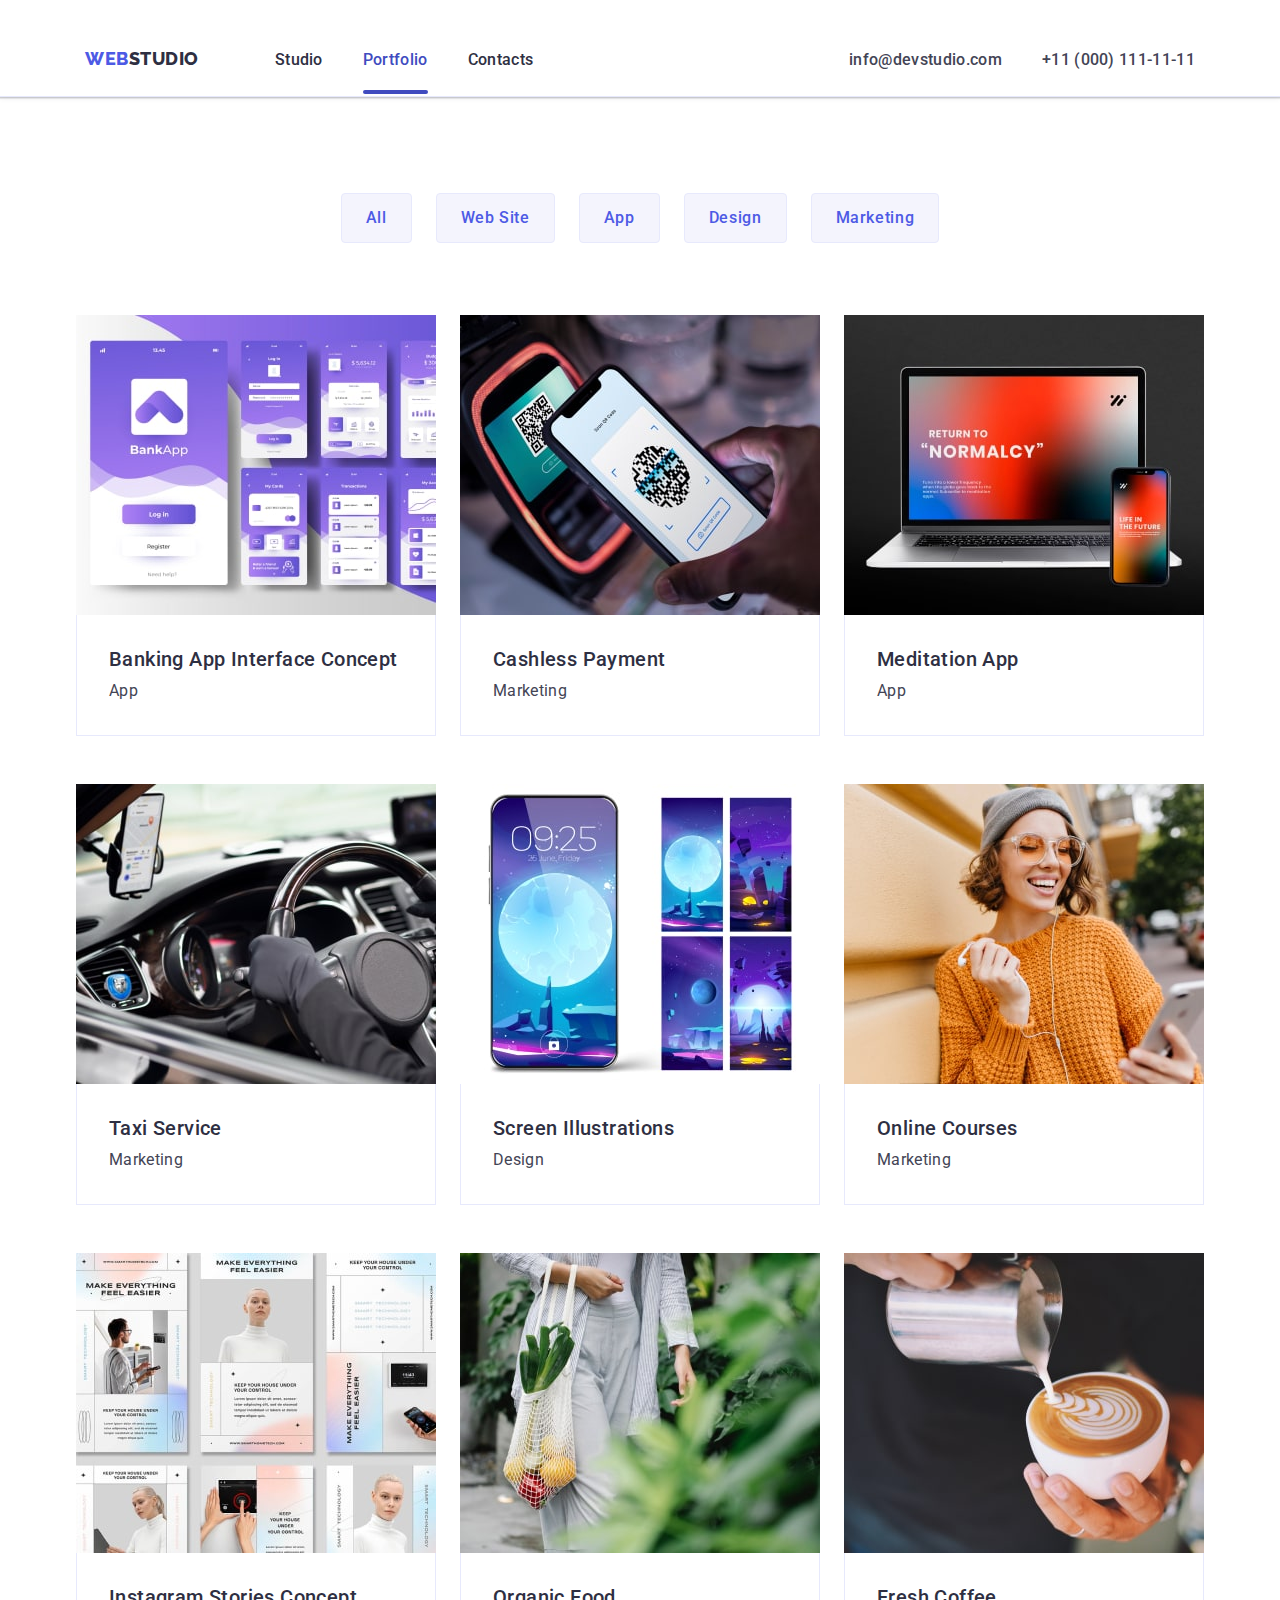
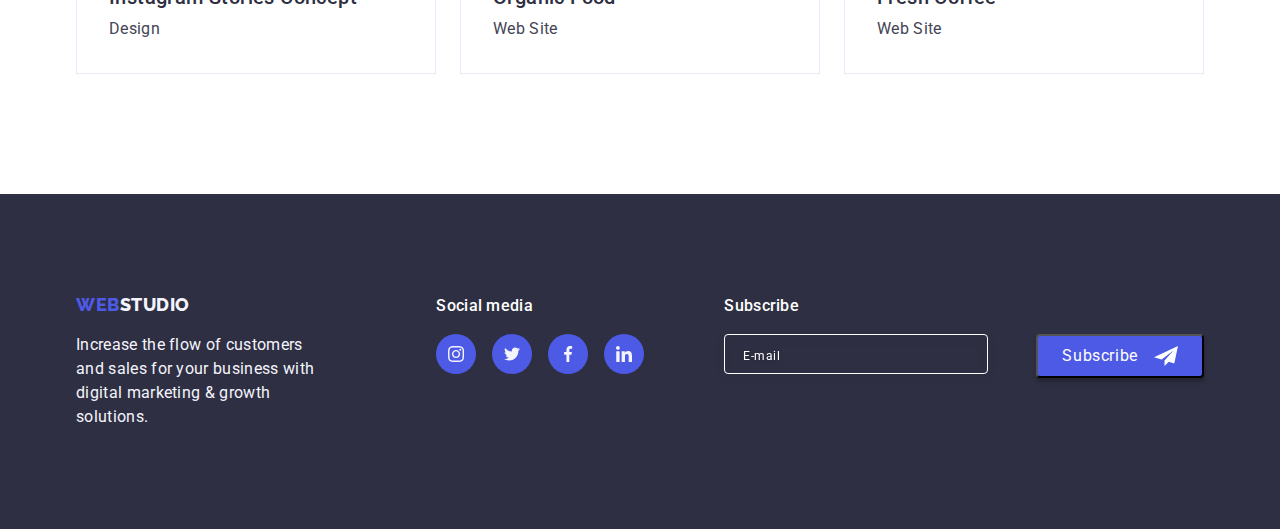
==== commit 8bad1a2c: "update html file" ====
--- a/portfolio.html
+++ b/portfolio.html
@@ -335,17 +335,17 @@
         </div>
         <div class="footer-contact">
           <p class="footer-contact-title">Subscribe</p>
-          <div class="footer-sub">
-            <form class="footer-field">
-              <input type="email" class="footer-input" placeholder="E-mail" />
-            </form>
+          <form class="footer-field">
+						<label for="user-mail" aria-label="user mail">
+							<input type="email" name="user-mail" id="user-mail" class="footer-input" placeholder="E-mail" />
+						</label>           
             <button type="submit" class="footer-sub-btn">
-                Subscribe
+               Subscribe
                 <svg class="telegram-icon" width="24" height="24">
                   <use href="./images/icons.svg#icon-telegram"></use>
                 </svg>
-						</button>
-          </div>
+					  </button>
+					</form>
         </div>
       </div>
     </footer>
--- a/css/styles.css
+++ b/css/styles.css
@@ -559,12 +559,16 @@
 }
 
 .footer-input {
-	min-width: 164px;
+	min-width: 264px;
 	height: 40px;
 	border: 1px solid #FFFFFF;
   filter: drop-shadow(0px 4px 4px rgba(0, 0, 0, 0.15));
   border-radius: 4px;
-	background: #2E2F42;
+	background-color: transparent;
+	color: #eceded;
+  position: absolute;
+	
+	
 }
 
 .footer-input::placeholder {
@@ -591,6 +595,8 @@
   padding: 8px 24px;
   box-shadow: 0px 4px 4px rgba(0, 0, 0, 0.25);
 	transition: background-color var(--transition);
+  margin-top: 0;
+	margin-left: 288px;
 }
 
 .telegram-icon {
@@ -598,9 +604,16 @@
 	margin-left: 16px;
 }
  
-.footer-sub {
+.footer-contact {
+	justify-content: flex-end;
+}
+.footer-field {
 	display: flex;
+	justify-content: space-between;
 	gap: 24px;
+	
+
+	
 }
 
 .footer-sub-btn:hover, .footer-sub-btn:focus {
@@ -819,7 +832,12 @@
 }
 
 .modal-field {
-	margin-bottom: 18px;
+	margin-bottom: 8px;
+
+}
+
+.checkbox-wrapper {
+	margin-bottom: 24px; 
 }
 .modal-input {
 	width: 100%;
@@ -848,13 +866,15 @@
   letter-spacing: 0.04em;
   color: #8E8F99;
 	margin-bottom: 4px;
-	display: inline-block;
+	display: block;
 }
 
 .input-wrap {
 	position: relative;
+	margin-bottom: 16px;
 }
 .input-icon {
+	
 	fill: #2E2F42;
 	position: absolute;
 	left: 16px;
@@ -869,9 +889,17 @@
   border-radius: 4px;  
 	background: transparent;
 	padding: 8px 16px;
-	font-size: 18px;
+	font-size: 12px;
+	line-height: 1.17;
+	letter-spacing: 0.04em;
+	color: rgba(46, 47, 66, 0.4);
 	outline: transparent;
 	resize: none;
+	transition: border-color var(--transition);
+}
+
+.modal-textarea:focus {
+	border-color: #4D5AE5;
 }
 
 .modal-textarea::placeholder {
@@ -887,20 +915,21 @@
   line-height: 1.17;
   letter-spacing: 0.04em;
   color: #8E8F99;
-	display: flex;
 	align-items: center;
 }
 
+
 .check-text span {
-	width: 20px;
-	height: 20px;
+	width: 16px;
+	height: 16px;
 	border: 1px solid rgba(46, 47, 66, 0.4);
   border-radius: 2px;
 	margin-right: 8px;
-	display: flex;
+	display: inline-flex;
 	align-items: center;
 	justify-content: center;
 	fill: transparent;
+	transition: background-color var(--transition),  border var(--transition), fill var(--transition) ;
 }
 
 .check-text a {
@@ -912,6 +941,7 @@
 	background-color: #404BBF;
 	border: 1px solid #404BBF;
   border-radius: 2px;
+	border: none;
 	fill: #F4F4FD;
 }
 
@@ -919,26 +949,21 @@
 	border-color: #404BBF;
 }
 
-.send-btn {
-	position: relative;
-}
 .modal-send-btn {
-	
+	font-family: "Roboto", sans-serif;
 	font-weight: 500;
 	font-size: 16px;
 	line-height: 1.5;
 	min-width: 169px;
 	height: 56px;
 	letter-spacing: 0.04em;
-	
 	color: #FFFFFF;
-
-	
 	display: block;
   margin: auto;
 	background-color: #4D5AE5;
   box-shadow: 0px 4px 4px rgba(0, 0, 0, 0.15);
   border-radius: 4px;
+	border: none;
 	border-color: transparent;
 	cursor: pointer;
 	transition: background-color var(--transition);
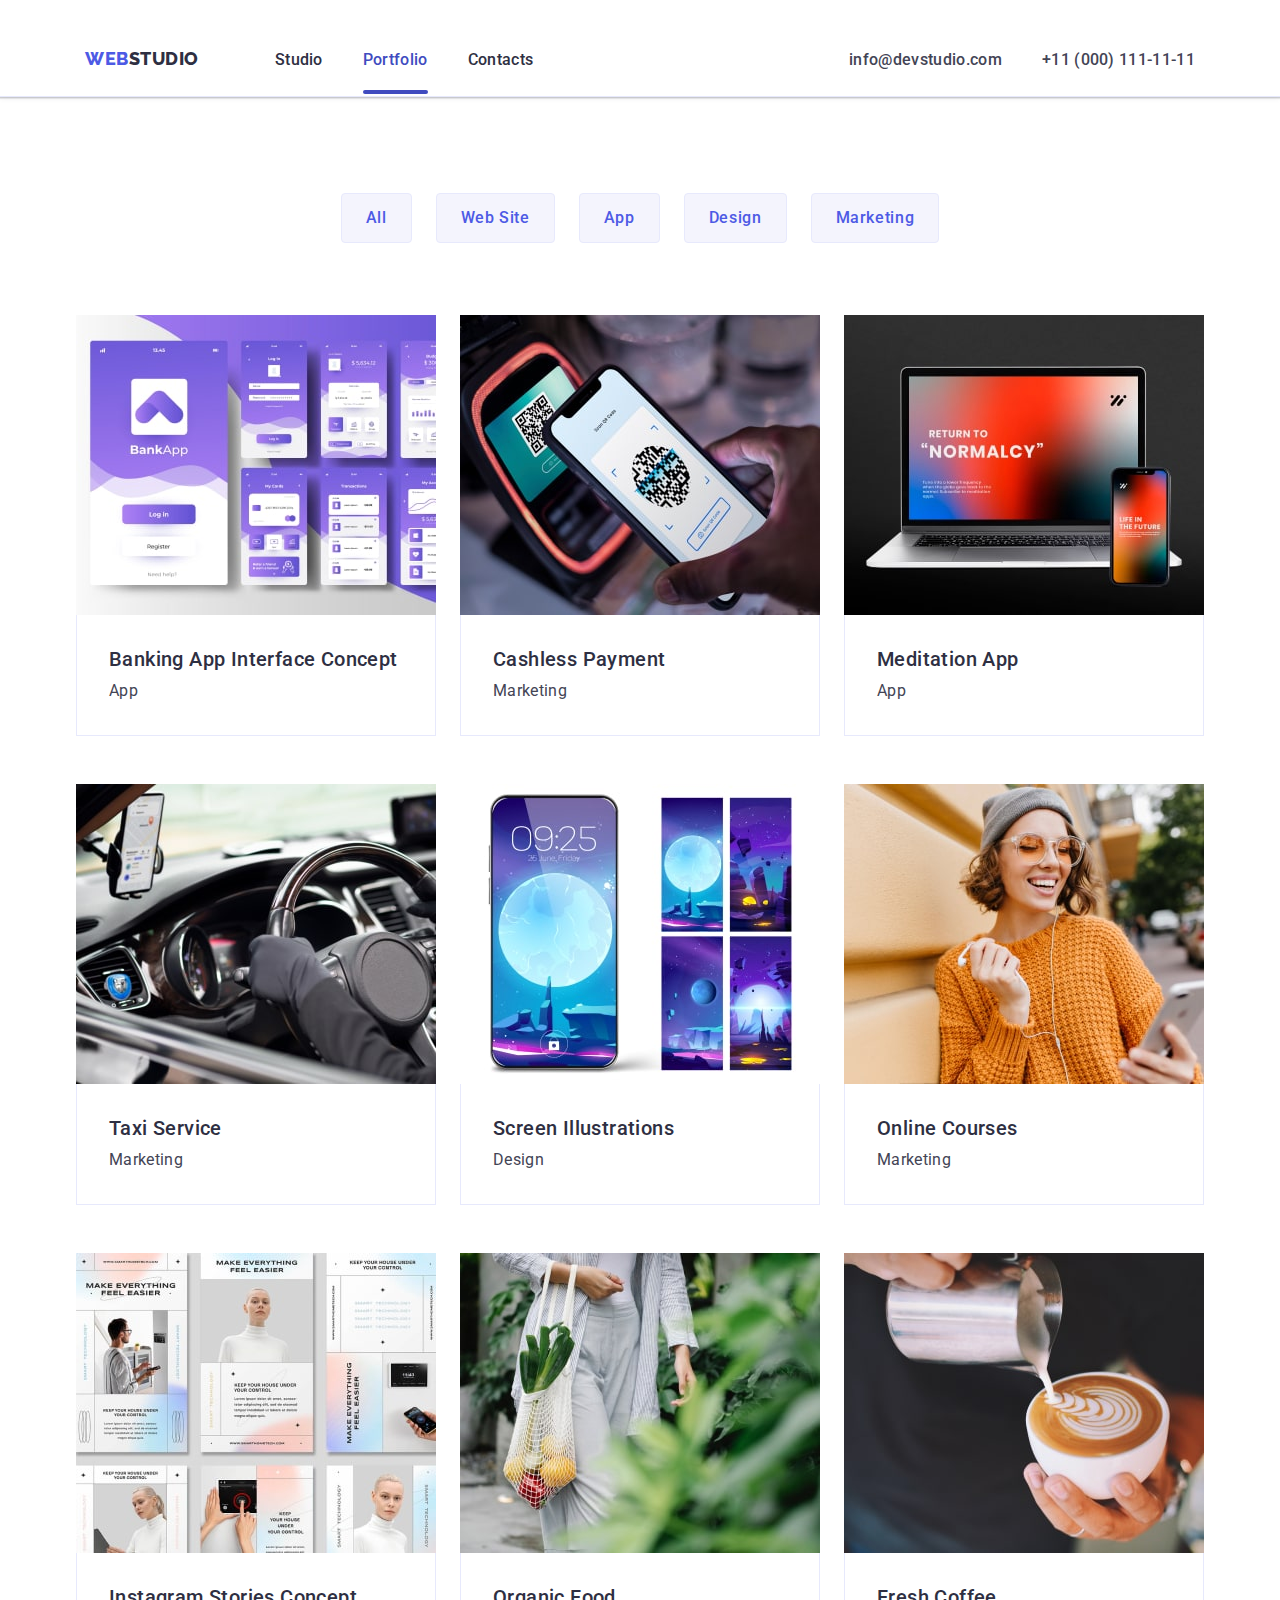
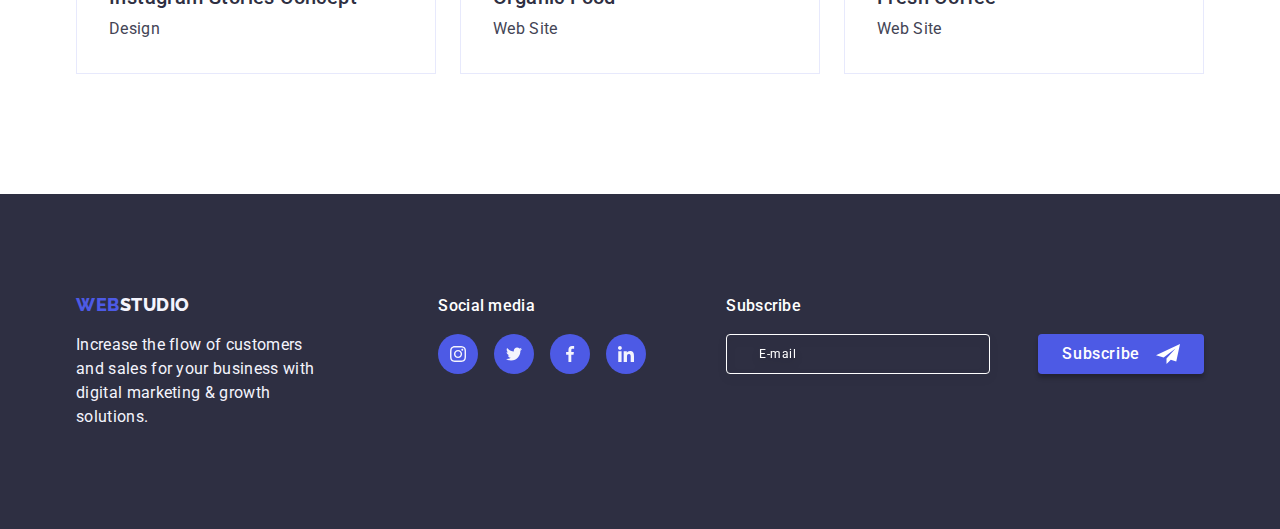
==== commit 84928ac5: "update html file" ====
--- a/portfolio.html
+++ b/portfolio.html
@@ -336,7 +336,7 @@
         <div class="footer-contact">
           <p class="footer-contact-title">Subscribe</p>
           <form class="footer-field">
-						<label for="user-mail" aria-label="user mail">
+						<label for="user-mail" aria-label="user mail" class="user-mail">
 							<input type="email" name="user-mail" id="user-mail" class="footer-input" placeholder="E-mail" />
 						</label>           
             <button type="submit" class="footer-sub-btn">
--- a/css/styles.css
+++ b/css/styles.css
@@ -561,11 +561,15 @@
 .footer-input {
 	min-width: 264px;
 	height: 40px;
+	font-size: 12px; 
+	line-height: 1.5;
+	letter-spacing: 0.04em;
+	color: #ffffff; 
+	padding-left: 16px; 
 	border: 1px solid #FFFFFF;
   filter: drop-shadow(0px 4px 4px rgba(0, 0, 0, 0.15));
   border-radius: 4px;
 	background-color: transparent;
-	color: #eceded;
   position: absolute;
 	
 	
@@ -578,25 +582,31 @@
   display: flex;
   align-items: center;
   letter-spacing: 0.04em;
-  color: #FFFFFF;
 	padding-left: 16px;
+	color: #ffffff;
 }
 
 .footer-sub-btn {
+	min-width: 165px; 
+	height: 40px;
 	font-size: 16px;
-  line-height: 1.5;
-  display: flex;
+	font-weight: 500;
+  line-height: 1.5;
+  display: flex;
+	justify-content: center; 
   align-items: center;
   text-align: center;
   letter-spacing: 0.04em;
+	cursor: pointer;
   color: #FFFFFF;
-	background: #4D5AE5;
+	background-color: #4D5AE5;
   border-radius: 4px;
   padding: 8px 24px;
   box-shadow: 0px 4px 4px rgba(0, 0, 0, 0.25);
 	transition: background-color var(--transition);
   margin-top: 0;
 	margin-left: 288px;
+	border: none; 
 }
 
 .telegram-icon {
@@ -611,9 +621,6 @@
 	display: flex;
 	justify-content: space-between;
 	gap: 24px;
-	
-
-	
 }
 
 .footer-sub-btn:hover, .footer-sub-btn:focus {
@@ -882,6 +889,10 @@
 	transform: translateY(-50%);
 	transition: fill var(--transition);
 } 
+
+.modal-field-textarea {
+	margin-bottom: 16px;
+}
 .modal-textarea {
 	width: 100%;
 	height: 120px;
